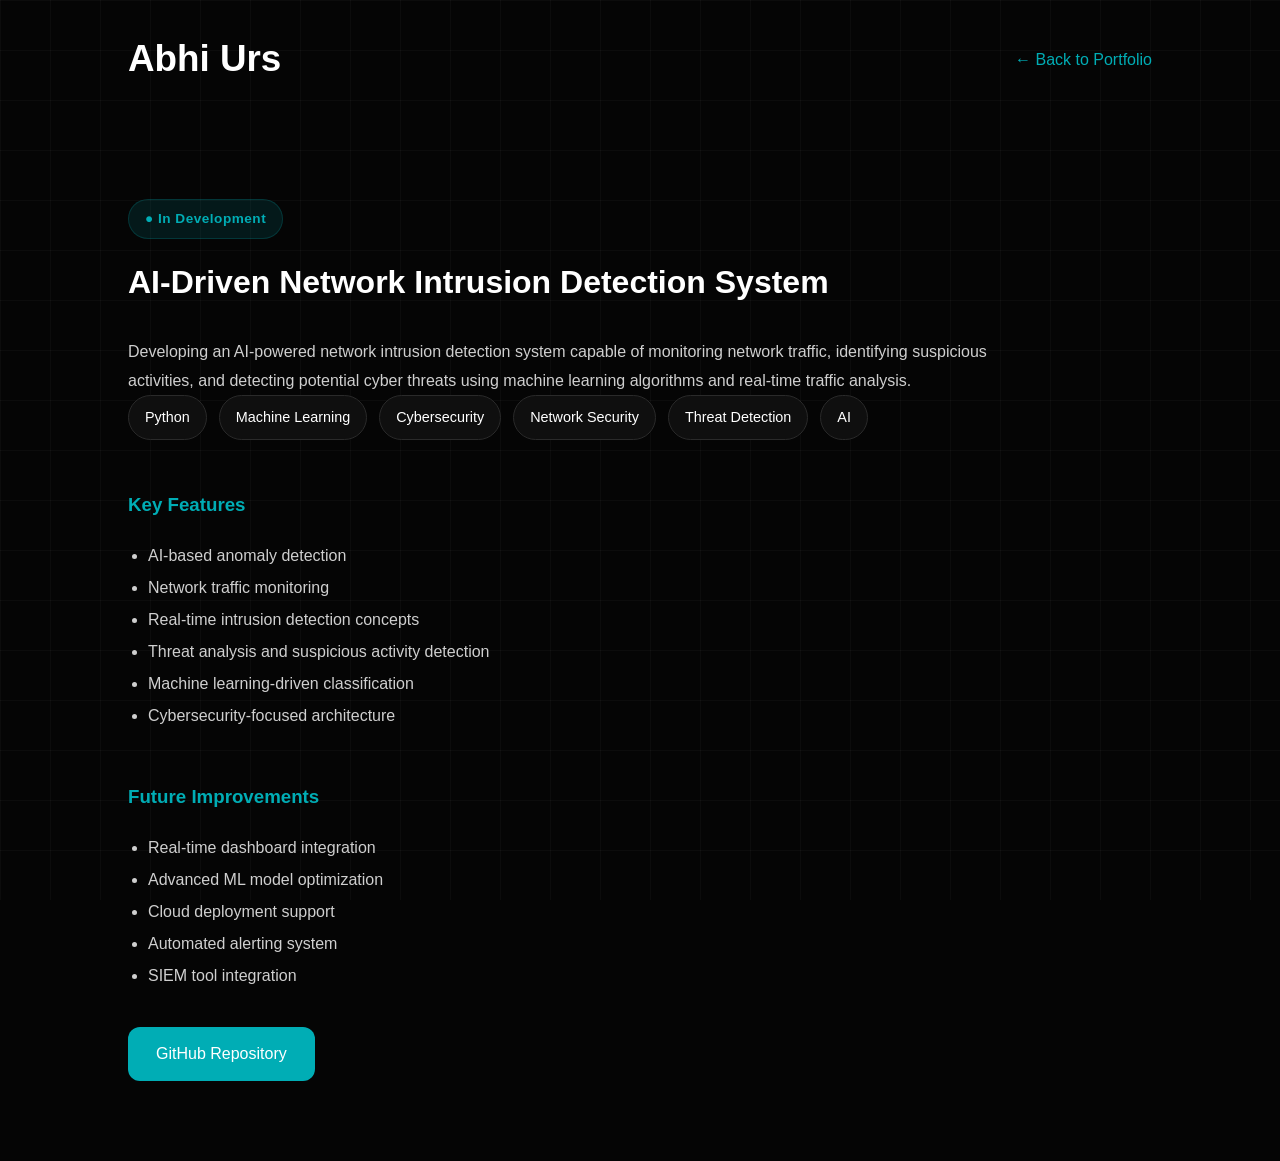
==== project3.html @ da46430f "Final portfolio website" ====
<!DOCTYPE html>
<html lang="en">

<head>

    <meta charset="UTF-8">

    <meta name="viewport"
          content="width=device-width, initial-scale=1.0">

    <title>AI-Driven NIDS</title>

    <link rel="stylesheet" href="style.css">

    <link rel="stylesheet"
href="https://cdnjs.cloudflare.com/ajax/libs/font-awesome/6.5.1/css/all.min.css">

</head>

<body>

    <!-- Navbar -->
    <nav>

        <h1>Abhi Urs</h1>

        <a href="index.html" class="back-btn">

            ← Back to Portfolio

        </a>

    </nav>

    <!-- Project Details -->
    <section class="section">

        <!-- STATUS -->
        <div class="project-status active">

            ● In Development

        </div>

        <h2>
            AI-Driven Network Intrusion Detection System
        </h2>

        <p class="project-description">

            Developing an AI-powered network intrusion detection system
            capable of monitoring network traffic, identifying suspicious
            activities, and detecting potential cyber threats using
            machine learning algorithms and real-time traffic analysis.

        </p>

        <!-- Technologies -->
        <div class="project-tech">

            <span>Python</span>

            <span>Machine Learning</span>

            <span>Cybersecurity</span>

            <span>Network Security</span>

            <span>Threat Detection</span>

            <span>AI</span>

        </div>

        <!-- Features -->
        <div class="project-section">

            <h3>Key Features</h3>

            <ul>

                <li>AI-based anomaly detection</li>

                <li>Network traffic monitoring</li>

                <li>Real-time intrusion detection concepts</li>

                <li>Threat analysis and suspicious activity detection</li>

                <li>Machine learning-driven classification</li>

                <li>Cybersecurity-focused architecture</li>

            </ul>

        </div>

        <!-- Future Scope -->
        <div class="project-section">

            <h3>Future Improvements</h3>

            <ul>

                <li>Real-time dashboard integration</li>

                <li>Advanced ML model optimization</li>

                <li>Cloud deployment support</li>

                <li>Automated alerting system</li>

                <li>SIEM tool integration</li>

            </ul>

        </div>

        <!-- GitHub Button -->
        <a href="#"
           class="btn">

           GitHub Repository

        </a>

    </section>

</body>
</html>
---- style.css ----
html{
    scroll-behavior:smooth;
}

*{
    margin:0;
    padding:0;
    box-sizing:border-box;
    font-family:Arial, sans-serif;
}

body{
    background:#050505;
    color:white;
    line-height:1.6;
    overflow-x:hidden;
    position:relative;
}

/* GRID BACKGROUND */
body::before{
    content:"";
    position:fixed;
    width:100%;
    height:100%;
    background-image:
    linear-gradient(rgba(255,255,255,0.03) 1px, transparent 1px),
    linear-gradient(90deg, rgba(255,255,255,0.03) 1px, transparent 1px);
    background-size:50px 50px;
    z-index:-3;
}

/* BACKGROUND CONTAINER */
.background{
    position:fixed;
    width:100%;
    height:100%;
    top:0;
    left:0;
    overflow:hidden;
    z-index:-2;
}

.logo{
    font-size:2.3rem;
}

/* GLOW EFFECTS */
.glow{
    position:absolute;
    border-radius:50%;
    filter:blur(120px);
    opacity:0.18;
    animation:float 8s ease-in-out infinite;
}

/* FIRST GLOW */
.glow1{
    width:350px;
    height:350px;
    background:#00adb5;
    top:10%;
    left:-100px;
}

/* SECOND GLOW */
.glow2{
    width:300px;
    height:300px;
    background:#0077ff;
    bottom:10%;
    right:-80px;
    animation-delay:3s;
}

/* FLOATING ANIMATION */
@keyframes float{

    0%{
        transform:translateY(0px);
    }

    50%{
        transform:translateY(-20px);
    }

    100%{
        transform:translateY(0px);
    }

}

nav{
    display:flex;
    justify-content:space-between;
    align-items:center;
    padding:30px 10%;
    background:transparent;
}

/* LOGO */
nav h1{
    font-size:2.3rem;
    font-weight:700;
    white-space:nowrap;
}

nav ul{
    display:flex;
    gap:35px;
    list-style:none;
}

nav ul li{
    margin-left:20px;
}

nav ul li a{
    color:white;
    text-decoration:none;
    position:relative;
    font-weight:500;
    transition:0.3s;
}

nav ul li a::after{
    content:"";
    position:absolute;
    left:0;
    bottom:-5px;
    width:0;
    height:2px;
    background:#00adb5;
    transition:0.3s;
}

nav ul li a:hover::after{
    width:100%;
}

nav ul li a:hover{
    color:#00adb5;
}

.nav-links{
    display:flex;
    gap:40px;
    align-items:center;
}

.nav-links a{
    font-size:1rem;
    color:white;
    text-decoration:none;
    position:relative;
    transition:0.3s;
}

/* Hover Effect */
.nav-links a:hover{
    color:#00adb5;
}

/* Underline Animation */
.nav-links a::after{
    content:"";
    position:absolute;
    left:0;
    bottom:-6px;
    width:0;
    height:2px;
    background:#00adb5;
    transition:0.3s;
}

.nav-links a:hover::after{
    width:100%;
}

/* MOBILE NAVBAR */
@media(max-width:768px){

    nav{
        padding:25px 7%;
        flex-direction:column;
        gap:20px;
    }

    nav h1{
        font-size:2rem;
    }

    nav ul{
        gap:20px;
        flex-wrap:wrap;
        justify-content:center;
    }

    nav ul li a{
        font-size:0.95rem;
    }

}

.hero{
    min-height:85vh;
    display:flex;
    justify-content:center;
    align-items:center;
    text-align:center;
    padding:80px 10%;
    gap:60px;
    flex-wrap:wrap;
}

.hero h1{
    font-size:4rem;
    margin:10px 0;
}

.hero p{
    font-size:1.2rem;
    color:#bbb;
}

/* HERO BUTTONS */
.hero-buttons{
    margin-top:30px;
}

/* HERO TEXT */
.hero-text{
    flex:1;
}

.hero-text h1{
    font-size:4rem;
    margin:15px 0;
}

.hero-text p{
    color:#bdbdbd;
    line-height:1.8;
    font-size:1.1rem;
}

/* HERO IMAGE */
.hero-image{
    flex:1;
    display:flex;
    justify-content:center;
}

.hero-image img{
    width:350px;
    height:350px;
    object-fit:cover;
    border-radius:50%;
    border:4px solid #00adb5;
    box-shadow:0 0 30px rgba(0,173,181,0.25);
}

@media(max-width:900px){

    .hero{
        flex-direction:column-reverse;

        text-align:center;
    }

    .hero-image img{
        width:280px;

        height:280px;
    }

    .hero-text h1{
        font-size:3rem;
    }

}

/* RESUME BUTTON */
.resume-btn{
    display:inline-flex;
    align-items:center;
    gap:12px;
    background:#00adb5;
    color:white;
    text-decoration:none;
    padding:14px 28px;
    border-radius:40px;
    font-weight:600;
    margin-top:35px;
    transition:0.3s;
}

.resume-btn:hover{
    transform:translateY(-5px);
    box-shadow:0 0 25px rgba(0,173,181,0.3);
}

/* SOCIAL LINKS */
.social-links{
    display:flex;
    justify-content:center;
    gap:22px;
    margin-top:35px;
}

/* CIRCLE BUTTONS */
.social-links a{
    width:52px;
    height:52px;
    display:flex;
    align-items:center;
    justify-content:center;
    border-radius:50%;
    border:1px solid #2a2a2a;
    text-decoration:none;
    color:white;
    transition:0.3s;
    background:#111;
    font-size:1.2rem;
}

.social-links a:hover{
    border-color:#00adb5;
    color:#00adb5;
    transform:translateY(-6px);
    box-shadow:0 0 20px rgba(0,173,181,0.2);
}

.social-icon{
    width:52px;
    height:52px;
    display:flex;
    align-items:center;
    justify-content:center;
    border-radius:50%;
    border:1px solid #2a2a2a;
    background:#111;
    color:white;
    text-decoration:none;
    transition:
transform 0.3s ease,
box-shadow 0.3s ease,
border-color 0.3s ease,
color 0.3s ease;
    font-size:1.2rem;
}

.social-icon:hover{
    transform:translateY(-6px);
    border-color:#00adb5;
    color:#00adb5;
    box-shadow:0 0 20px rgba(0,173,181,0.2);
}

.section{
    padding:80px 10%;
}

.section h2{
    margin-bottom:30px;
    font-size:2rem;
}

.skills-container{
    display:grid;
    grid-template-columns:repeat(auto-fit,minmax(200px,1fr));
    gap:25px;
    margin-top:40px;
}

.skill-category{
    margin-top:50px;
}

.skill-category h3{
    margin-bottom:20px;
    color:#00adb5;
    font-size:1.3rem;
}

/* PROJECT BUTTON */
.btn{
    display:inline-block;
    margin-top:35px;
    padding:14px 28px;
    background:#00adb5;
    color:white;
    text-decoration:none;
    border-radius:12px;
    font-weight:500;
   transition:
transform 0.3s ease,
box-shadow 0.3s ease,
border-color 0.3s ease,
color 0.3s ease;
    border:none;
}

/* HOVER EFFECT */
.btn:hover{
    transform:translateY(-3px);
    box-shadow:0 0 20px rgba(0,173,181,0.3);
    background:#00c2cc;
}

/* TAGS */
.skill-tags{
    display:flex;
    flex-wrap:wrap;
    gap:15px;
}

.skill-tags span{
    border:1px solid #2a2a2a;
    padding:12px 22px;
    border-radius:30px;
    background:#111;
    transition:0.3s;
    font-size:0.95rem;
}

.skill-tags span:hover{
    border-color:#00adb5;
    color:#00adb5;
    transform:translateY(-3px);
}

.projects-container{
    margin-top:50px;
    display:flex;
    flex-direction:column;
    gap:35px;
}

.project-card{
    background:#161616;
    border:1px solid #242424;
    padding:40px;
    border-radius:20px;
    transition:0.3s;
    cursor:pointer;
}

.project-card:hover{
    transform:translateY(-8px);
    border-color:#00adb5;
    box-shadow:0 0 30px rgba(0,173,181,0.15);
}

/* PROJECT STATUS */
.project-status{
    display:inline-block;
    margin-bottom:18px;
    padding:8px 16px;
    border-radius:30px;
    font-size:0.85rem;
    font-weight:600;
    letter-spacing:0.5px;
}

/* COMPLETED */
.completed{
    background:rgba(0, 255, 140, 0.12);
    color:#00ff8c;
    border:1px solid rgba(0,255,140,0.2);
}

/* ACTIVE */
.active{
    background:rgba(0, 173, 181, 0.12);
    color:#00adb5;
    border:1px solid rgba(0,173,181,0.2);
}

footer{
    text-align:center;
    padding:40px 10%;
    background:#111;
    margin-top:80px;
    border-top:1px solid #242424;
}

/* FOOTER ICONS */
.footer-socials{
    display:flex;
    justify-content:center;
    gap:20px;
    margin-bottom:20px;
}

/* ICON LINKS */
.footer-socials a{
    width:45px;
    height:45px;
    display:flex;
    align-items:center;
    justify-content:center;
    border-radius:50%;
    border:1px solid #2a2a2a;
    text-decoration:none;
    color:white;
    transition:0.3s;
    background:#111;
}

/* HOVER */
.footer-socials a:hover{
    transform:translateY(-5px);
    border-color:#00adb5;
    color:#00adb5;
    box-shadow:0 0 15px rgba(0,173,181,0.2);
}

/* FOOTER TEXT */
footer p{
    color:#888;
    font-size:0.95rem;
}

.project-description{
    margin-top:20px;
    color:#cfcfcf;
    line-height:1.8;
    max-width:900px;
}

.project-section{
    margin-top:50px;
}

.project-section h3{
    margin-bottom:20px;
    color:#00adb5;
}

.project-section ul{
    padding-left:20px;
    line-height:2;
    color:#cfcfcf;
}

.screenshots{
    display:grid;
    grid-template-columns:repeat(auto-fit,minmax(300px,1fr));
    gap:25px;
    margin-top:30px;
}

.screenshots img{
    width:100%;
    border-radius:14px;
    border:1px solid #242424;
    transition:0.3s;
    cursor:pointer;
}


.screenshots img:hover{
    transform:scale(1.03);
    border-color:#00adb5;
    box-shadow:0 0 20px rgba(0,173,181,0.2);
}
.project-content h3{
    font-size:2rem;
    margin-bottom:20px;
}

.project-content p{
    color:#cfcfcf;
    line-height:1.8;
    margin-bottom:30px;
    max-width:900px;
}

/* TECH TAGS */
.project-tech{
    display:flex;
    flex-wrap:wrap;
    gap:12px;
    margin-bottom:35px;
}

.project-tech span{
    background:#0f0f0f;
    border:1px solid #2a2a2a;
    padding:10px 16px;
    border-radius:30px;
    font-size:0.9rem;
}
/* IMAGE MODAL */
.modal{
    display:none;
    position:fixed;
    z-index:999;
    padding-top:50px;
    left:0;
    top:0;
    width:100%;
    height:100%;
    background:rgba(0,0,0,0.9);
}

/* MODAL IMAGE */
.modal-content{
    display:block;
    margin:auto;
    max-width:90%;
    max-height:85vh;
    border-radius:14px;
    animation:zoom 0.3s ease;
}

/* ZOOM EFFECT */
@keyframes zoom{
    from{
        transform:scale(0.8);
        opacity:0;
    }

    to{
        transform:scale(1);
        opacity:1;
    }
}

/* CLOSE BUTTON */
.close{
    position:absolute;
    top:20px;
    right:40px;
    color:white;
    font-size:40px;
    cursor:pointer;
}

/* SCREENSHOT HOVER */
.screenshots img{
    cursor:pointer;
}

.back-btn{
    color:#00adb5;
    text-decoration:none;
    font-weight:500;
    transition:
transform 0.3s ease,
box-shadow 0.3s ease,
border-color 0.3s ease,
color 0.3s ease;
}

.back-btn:hover{
    color:#4dd0d6;
    transform:translateX(-4px);
}

.contact-links p{
    margin-bottom:15px;
    color:white;
}

.contact-links a{
    color:#cfcfcf;
    text-decoration:none;
    transition:0.3s;
}

.contact-links a:hover{
    color:#00adb5;
}
/* CERTIFICATIONS */

.certifications-container{
    display:grid;
    grid-template-columns:repeat(auto-fit, minmax(280px, 1fr));
    gap:30px;
    margin-top:50px;
}

/* CERT CARD */
.cert-card{
    background:#161616;
    border:1px solid #242424;
    padding:30px;
    border-radius:18px;
    transition:
transform 0.3s ease,
box-shadow 0.3s ease,
border-color 0.3s ease,
color 0.3s ease;
}

.cert-card:hover{
    transform:translateY(-6px);
    border-color:#00adb5;
    box-shadow:0 0 20px rgba(0,173,181,0.15);
}

/* TITLE */
.cert-card h3{
    margin-bottom:15px;
    font-size:1.2rem;
}

/* PROVIDER */
.cert-card p{
    color:#bdbdbd;
}

/* CERTIFICATE BUTTON */
.cert-btn{
    display:inline-block;
    margin-top:20px;
    padding:10px 18px;
    border:1px solid #00adb5;
    border-radius:10px;
    text-decoration:none;
    color:#00adb5;
    transition:0.3s;
    font-size:0.9rem;
}

.cert-btn:hover{
    background:#00adb5;
    color:white;
    transform:translateY(-3px);
}
/* EXPERIENCE SECTION */

.experience-container{
    margin-top:50px;
}

/* EXPERIENCE CARD */
.experience-card{
    background:#161616;
    border:1px solid #242424;
    padding:35px;
    border-radius:20px;
    transition:
transform 0.3s ease,
box-shadow 0.3s ease,
border-color 0.3s ease,
color 0.3s ease;
}

/* HOVER */
.experience-card:hover{
    transform:translateY(-6px);
    border-color:#00adb5;
    box-shadow:0 0 25px rgba(0,173,181,0.15);
}

/* STATUS */
.experience-status{
    display:inline-block;
    margin-bottom:18px;
    padding:8px 16px;
    border-radius:30px;
    background:rgba(0,173,181,0.12);
    color:#00adb5;
    border:1px solid rgba(0,173,181,0.2);
    font-size:0.85rem;
    font-weight:600;
}

/* ROLE */
.experience-card h3{
    font-size:1.8rem;
    margin-bottom:10px;
}

/* COMPANY */
.experience-card h4{
    color:#00adb5;
    margin-bottom:12px;
    font-weight:500;
}

/* DURATION */
.experience-duration{
    color:#888;
    margin-bottom:20px;
}

/* DESCRIPTION */
.experience-description{
    color:#cfcfcf;
    line-height:1.8;
    max-width:900px;
}

/* TIMELINE */
.timeline{
    position:relative;
    margin-top:60px;
    padding-left:40px;
}

/* VERTICAL LINE */
.timeline::before{
    content:"";
    position:absolute;
    left:8px;
    top:0;
    width:2px;
    height:100%;
    background:#242424;
}

/* ITEM */
.timeline-item{
    position:relative;
    margin-bottom:50px;
}

/* DOT */
.timeline-dot{
    position:absolute;
    left:-40px;
    top:30px;
    width:18px;
    height:18px;
    border-radius:50%;
    background:#00adb5;
    box-shadow:0 0 15px rgba(0,173,181,0.5);
}

/* TOP */
.experience-top{
    display:flex;
    align-items:center;
    gap:25px;
    margin-bottom:25px;
    flex-wrap:wrap;
}

/* LOGO */
.company-logo{
    width:80px;
    height:80px;
    object-fit:cover;
    border-radius:14px;
    border:1px solid #2a2a2a;
    background:#111;
}

/* EXPERIENCE SECTIONS */
.experience-section{
    margin-top:30px;
}

.experience-section h5{
    margin-bottom:18px;
    color:#00adb5;
    font-size:1rem;
}

/* BULLETS */
.experience-section ul{
    padding-left:20px;
    line-height:2;
    color:#cfcfcf;
}
/* CURRENTLY LEARNING */

.learning-container{
    display:grid;

    grid-template-columns:repeat(auto-fit, minmax(250px, 1fr));

    gap:30px;

    margin-top:50px;
}

/* CARD */
.learning-card{
    background:#161616;

    border:1px solid #242424;

    padding:35px;

    border-radius:20px;

    transition:
transform 0.3s ease,
box-shadow 0.3s ease,
border-color 0.3s ease,
color 0.3s ease;
}

/* HOVER */
.learning-card:hover{
    transform:translateY(-6px);

    border-color:#00adb5;

    box-shadow:0 0 20px rgba(0,173,181,0.15);
}

/* ICON */
.learning-card i{
    font-size:2rem;

    color:#00adb5;

    margin-bottom:20px;
}

/* TITLE */
.learning-card h3{
    margin-bottom:15px;

    font-size:1.2rem;
}

/* TEXT */
.learning-card p{
    color:#cfcfcf;

    line-height:1.7;
}

/* ACHIEVEMENTS */

.achievements-container{
    display:grid;

    grid-template-columns:repeat(auto-fit, minmax(260px, 1fr));

    gap:30px;

    margin-top:50px;
}

/* CARD */
.achievement-card{
    background:#161616;

    border:1px solid #242424;

    padding:35px;

    border-radius:20px;

    transition:
transform 0.3s ease,
box-shadow 0.3s ease,
border-color 0.3s ease,
color 0.3s ease;
}

/* HOVER */
.achievement-card:hover{
    transform:translateY(-6px);

    border-color:#00adb5;

    box-shadow:0 0 20px rgba(0,173,181,0.15);
}

/* ICON */
.achievement-card i{
    font-size:2rem;

    color:#00adb5;

    margin-bottom:20px;
}

/* TITLE */
.achievement-card h3{
    margin-bottom:15px;

    font-size:1.2rem;
}

/* TEXT */
.achievement-card p{
    color:#cfcfcf;
    line-height:1.7;
}

/* TERMINAL SECTION */

.terminal-section{
    padding:40px 10%;
}

/* WINDOW */
.terminal-window{
    background:#111;
    border:1px solid #242424;
    border-radius:18px;
    overflow:hidden;
    box-shadow:0 0 25px rgba(0,0,0,0.3);
}

/* TOP BAR */
.terminal-top{
    display:flex;
    gap:10px;
    padding:15px 20px;
    background:#181818;
    border-bottom:1px solid #242424;
}

/* DOTS */
.dot{
    width:12px;
    height:12px;
    border-radius:50%;
}

.red{
    background:#ff5f56;
}

.yellow{
    background:#ffbd2e;
}

.green{
    background:#27c93f;
}

/* BODY */
.terminal-body{
    padding:30px;
    font-family:monospace;
    line-height:2;
}

/* GREEN */
.terminal-green{
    color:#00adb5;
    margin-right:10px;
}

/* OUTPUT */
.terminal-output{
    color:#cfcfcf;
    margin-left:25px;
    margin-bottom:20px;
}

.hidden{

    opacity:0;

    transform:translateY(30px);

    transition:
    opacity 0.7s cubic-bezier(0.22, 1, 0.36, 1),
    transform 0.7s cubic-bezier(0.22, 1, 0.36, 1);
}

.show{

    opacity:1;

    transform:translateY(0);
}


.btn:hover,
.resume-btn:hover,
.cert-btn:hover{

    transform:
    translateY(-4px)
    scale(1.02);

}

img{
    transition:transform 0.4s ease;
}

img:hover{
    transform:scale(1.02);
}
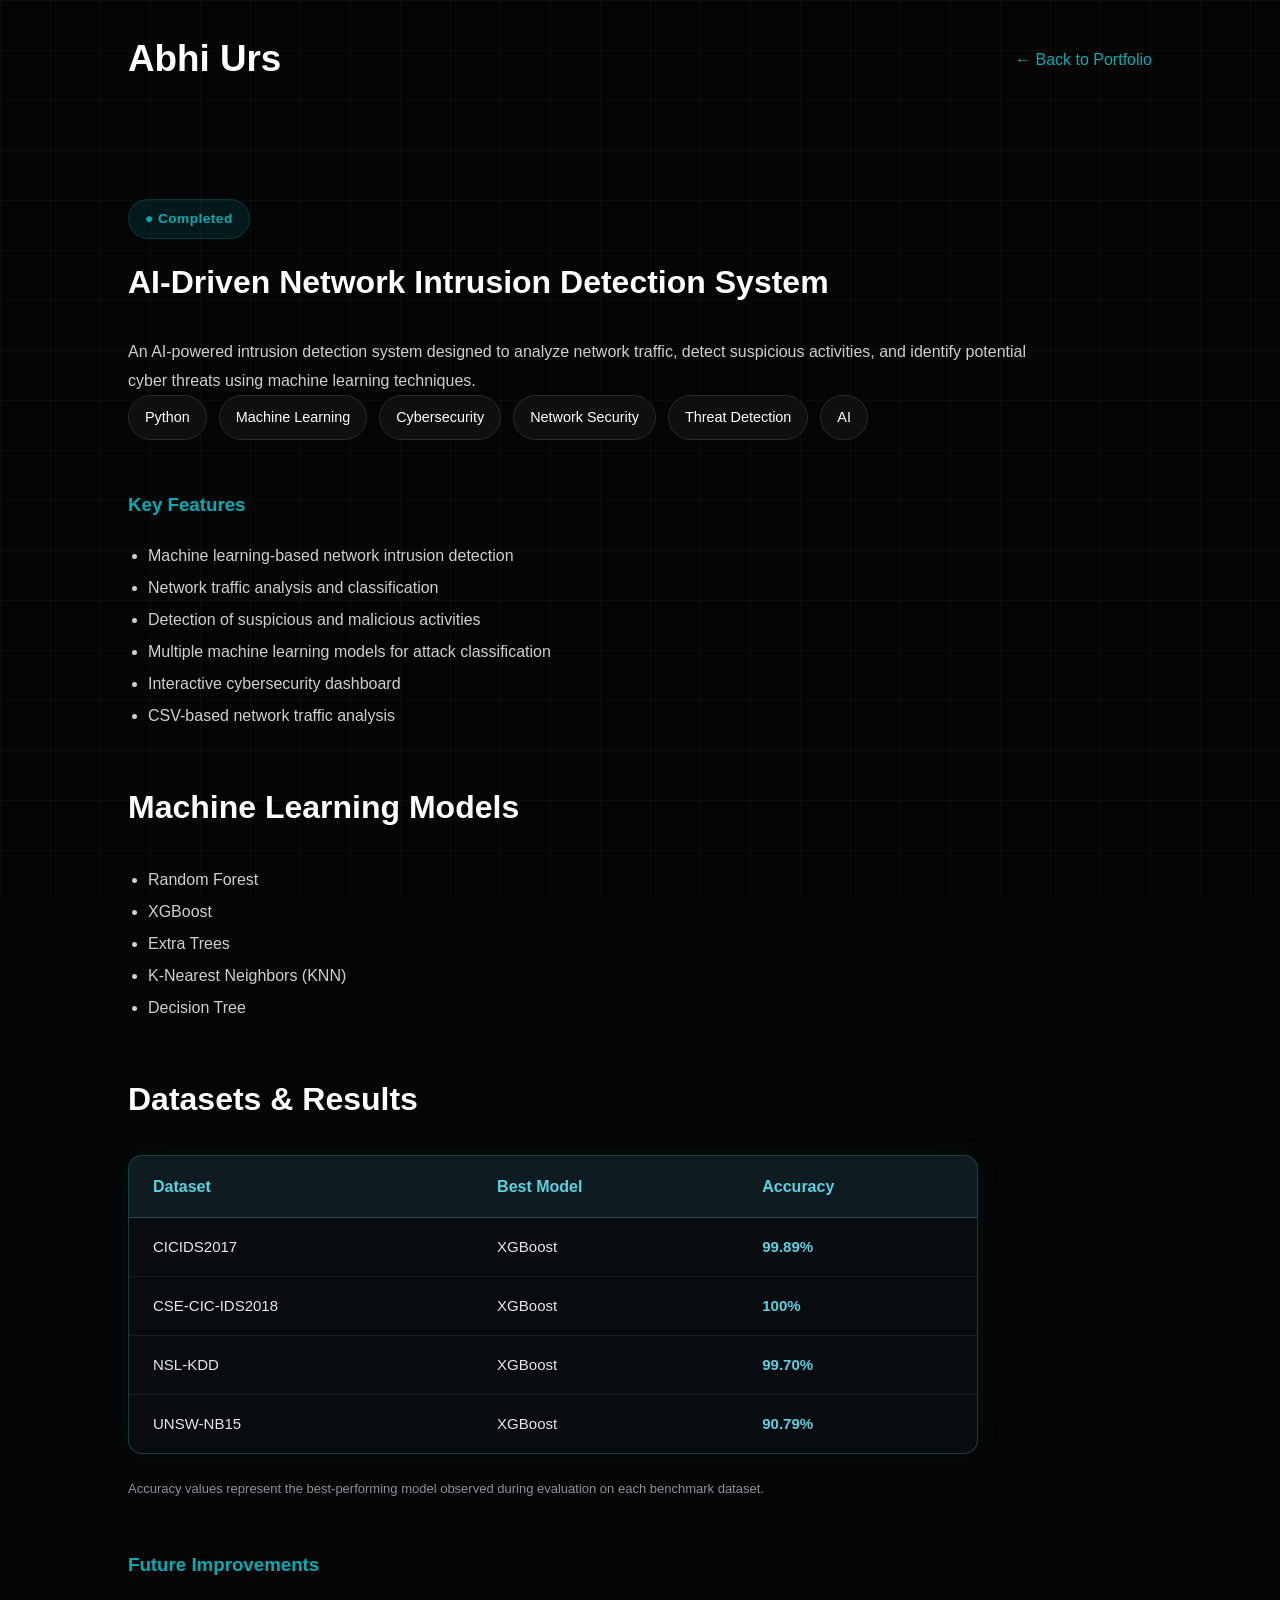
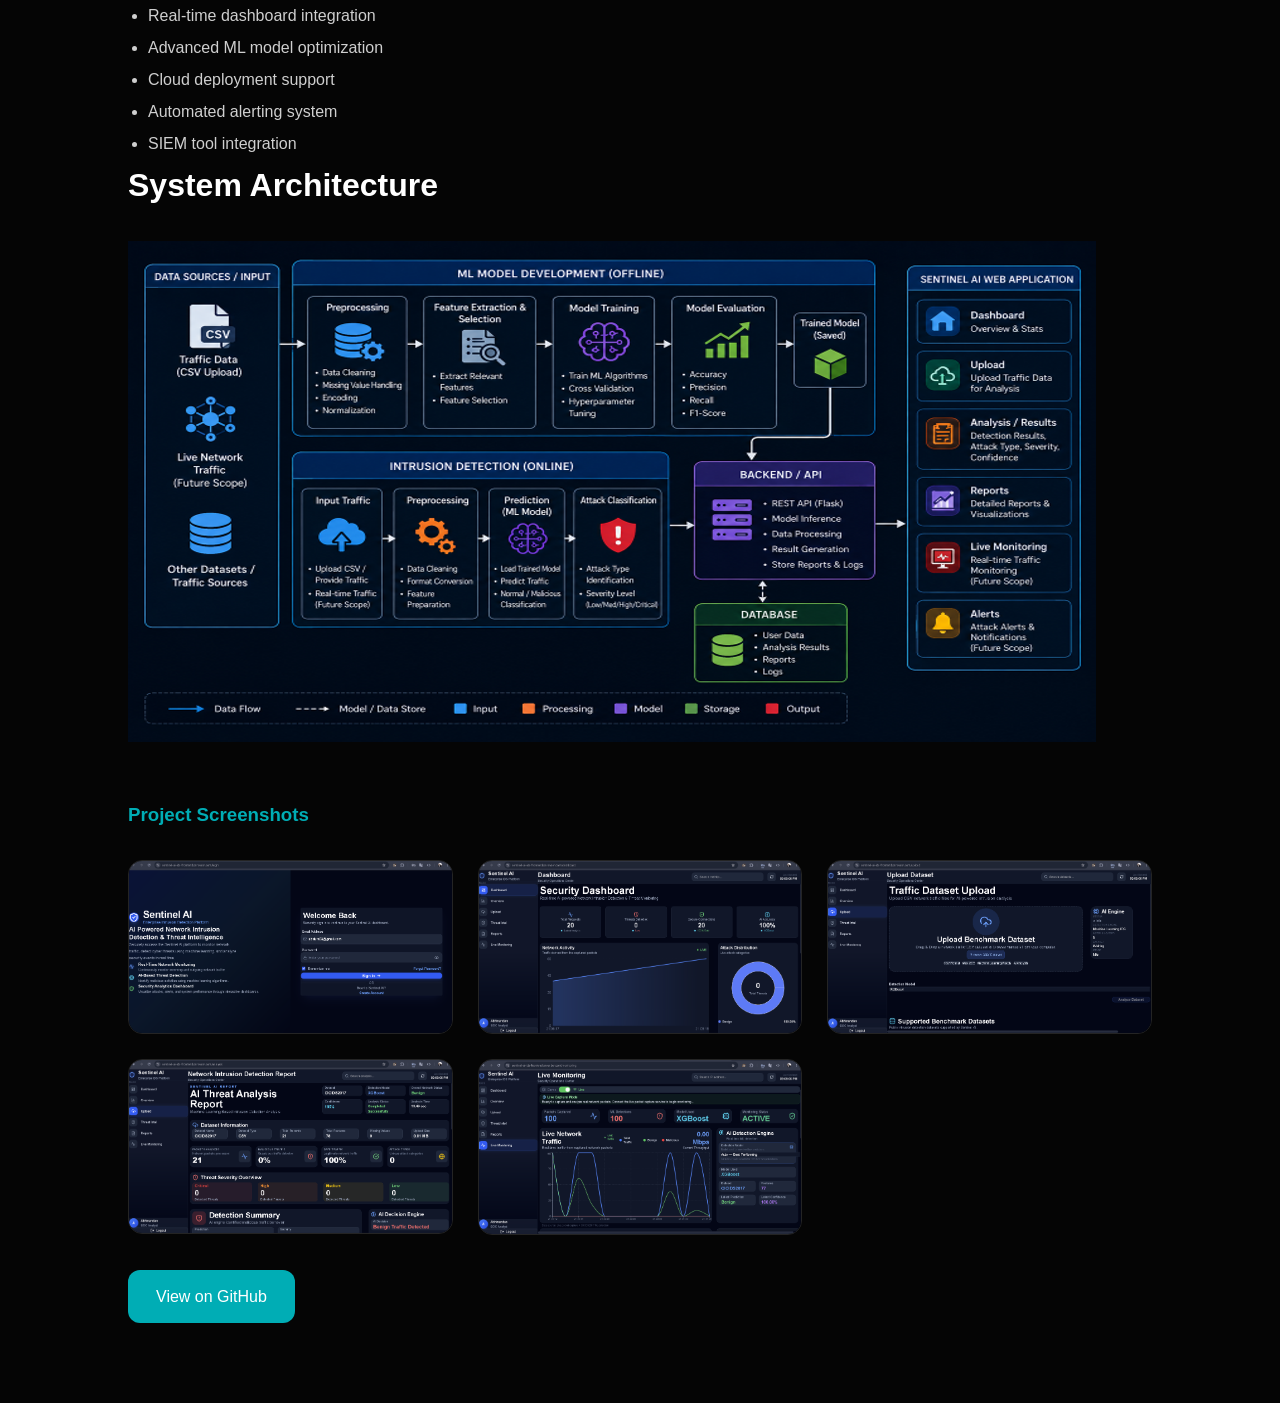
==== commit b34923a8: "Added AI IDS project" ====
--- a/project3.html
+++ b/project3.html
@@ -38,7 +38,7 @@
         <!-- STATUS -->
         <div class="project-status active">
 
-            ● In Development
+            ● Completed
 
         </div>
 
@@ -48,10 +48,9 @@
 
         <p class="project-description">
 
-            Developing an AI-powered network intrusion detection system
-            capable of monitoring network traffic, identifying suspicious
-            activities, and detecting potential cyber threats using
-            machine learning algorithms and real-time traffic analysis.
+            An AI-powered intrusion detection system designed to analyze
+            network traffic, detect suspicious activities, and identify
+            potential cyber threats using machine learning techniques.
 
         </p>
 
@@ -79,22 +78,82 @@
 
             <ul>
 
-                <li>AI-based anomaly detection</li>
-
-                <li>Network traffic monitoring</li>
-
-                <li>Real-time intrusion detection concepts</li>
-
-                <li>Threat analysis and suspicious activity detection</li>
-
-                <li>Machine learning-driven classification</li>
-
-                <li>Cybersecurity-focused architecture</li>
+                <li>Machine learning-based network intrusion detection</li>
+                <li>Network traffic analysis and classification</li>
+                <li>Detection of suspicious and malicious activities</li>
+                <li>Multiple machine learning models for attack classification</li>
+                <li>Interactive cybersecurity dashboard</li>
+                <li>CSV-based network traffic analysis</li>
 
             </ul>
 
         </div>
 
+        <div class="project-section">
+
+            <h2>Machine Learning Models</h2>
+
+                <ul>
+                    <li>Random Forest</li>
+                    <li>XGBoost</li>
+                    <li>Extra Trees</li>
+                    <li>K-Nearest Neighbors (KNN)</li>
+                    <li>Decision Tree</li>
+                </ul>
+
+        </div>
+
+        <div class="project-section">
+
+            <h2>Datasets & Results</h2>
+
+                <table class="results-table">
+
+                    <thead>
+                        <tr>
+                            <th>Dataset</th>
+                            <th>Best Model</th>
+                            <th>Accuracy</th>
+                        </tr>
+                    </thead>
+
+                    <tbody>
+
+                        <tr>
+                            <td>CICIDS2017</td>
+                            <td>XGBoost</td>
+                            <td>99.89%</td>
+                        </tr>
+
+                        <tr>
+                            <td>CSE-CIC-IDS2018</td>
+                            <td>XGBoost</td>
+                            <td>100%</td>
+                        </tr>
+
+                        <tr>
+                            <td>NSL-KDD</td>
+                            <td>XGBoost</td>
+                            <td>99.70%</td>
+                        </tr>
+
+                        <tr>
+                            <td>UNSW-NB15</td>
+                            <td>XGBoost</td>
+                            <td>90.79%</td>
+                        </tr>
+
+                    </tbody>
+
+                </table>
+
+                <p class="results-note">
+                    Accuracy values represent the best-performing model observed during
+                    evaluation on each benchmark dataset.
+                </p>
+
+        </div>
+
         <!-- Future Scope -->
         <div class="project-section">
 
@@ -116,15 +175,55 @@
 
         </div>
 
+        <h2>System Architecture</h2>
+
+        <img
+            src="images/ids-architecture.png"
+            alt="AI-Driven Network Intrusion Detection System Architecture"
+            class="project-image">
+
+        <!-- Screenshots -->
+        <div class="project-section">
+
+            <h3>Project Screenshots</h3>
+
+            <div class="screenshots">
+
+                <img src="images/ids-login.png" alt="IDS Login">
+
+                <img src="images/ids-dashboard.png" alt="IDS Dashboard">
+
+                <img src="images/upload-analysis.png" alt="Upload Analysis">
+
+                <img src="images/detection-results.png" alt="Detection Results">
+
+                <img src="images/live-monitoring.png" alt="Live Monitoring">
+
+            </div>
+
+        </div>
+
         <!-- GitHub Button -->
-        <a href="#"
+        <a href="https://github.com/abhiurs/sentinel-ai-ids"
+        target="_blank"
            class="btn">
 
-           GitHub Repository
+           View on GitHub
 
         </a>
 
     </section>
+
+    <!-- Image Modal -->
+    <div id="imageModal" class="modal">
+
+        <span class="close">&times;</span>
+
+        <img class="modal-content" id="modalImg">
+
+    </div>
+
+    <script src="script.js"></script>
 
 </body>
 </html>
--- a/style.css
+++ b/style.css
@@ -1088,3 +1088,89 @@
     transform:scale(1.02);
 }
 
+/* ================================
+   RESULTS TABLE
+================================ */
+
+.results-table {
+    width: 100%;
+    max-width: 850px;
+    margin: 30px 0 50px;
+    border-collapse: separate;
+    border-spacing: 0;
+    background: rgba(10, 15, 20, 0.75);
+    border: 1px solid rgba(91, 210, 224, 0.25);
+    border-radius: 14px;
+    overflow: hidden;
+    box-shadow: 0 0 25px rgba(0, 173, 181, 0.08);
+}
+
+/* Table Header */
+
+.results-table thead {
+    background: rgba(91, 210, 224, 0.08);
+}
+
+.results-table th {
+    padding: 18px 24px;
+    text-align: left;
+    color: #5bd2e0;
+    font-size: 16px;
+    font-weight: 600;
+    border-bottom: 1px solid rgba(91, 210, 224, 0.25);
+}
+
+/* Table Cells */
+
+.results-table td {
+    padding: 17px 24px;
+    color: #e5e7eb;
+    font-size: 15px;
+    border-bottom: 1px solid rgba(255, 255, 255, 0.08);
+}
+
+/* Remove bottom border from last row */
+
+.results-table tbody tr:last-child td {
+    border-bottom: none;
+}
+
+/* Row Hover */
+
+.results-table tbody tr {
+    transition: background 0.25s ease, transform 0.25s ease;
+}
+
+.results-table tbody tr:hover {
+    background: rgba(91, 210, 224, 0.06);
+}
+
+/* Accuracy column */
+
+.results-table td:last-child {
+    color: #5bd2e0;
+    font-weight: 600;
+}
+
+.results-note {
+    max-width: 850px;
+    margin-top: -25px;
+    margin-bottom: 50px;
+    font-size: 13px;
+    color: #8b949e;
+    line-height: 1.6;
+}
+
+@media (max-width: 600px) {
+
+    .results-table {
+        font-size: 14px;
+    }
+
+    .results-table th,
+    .results-table td {
+        padding: 13px 12px;
+        font-size: 13px;
+    }
+
+}
